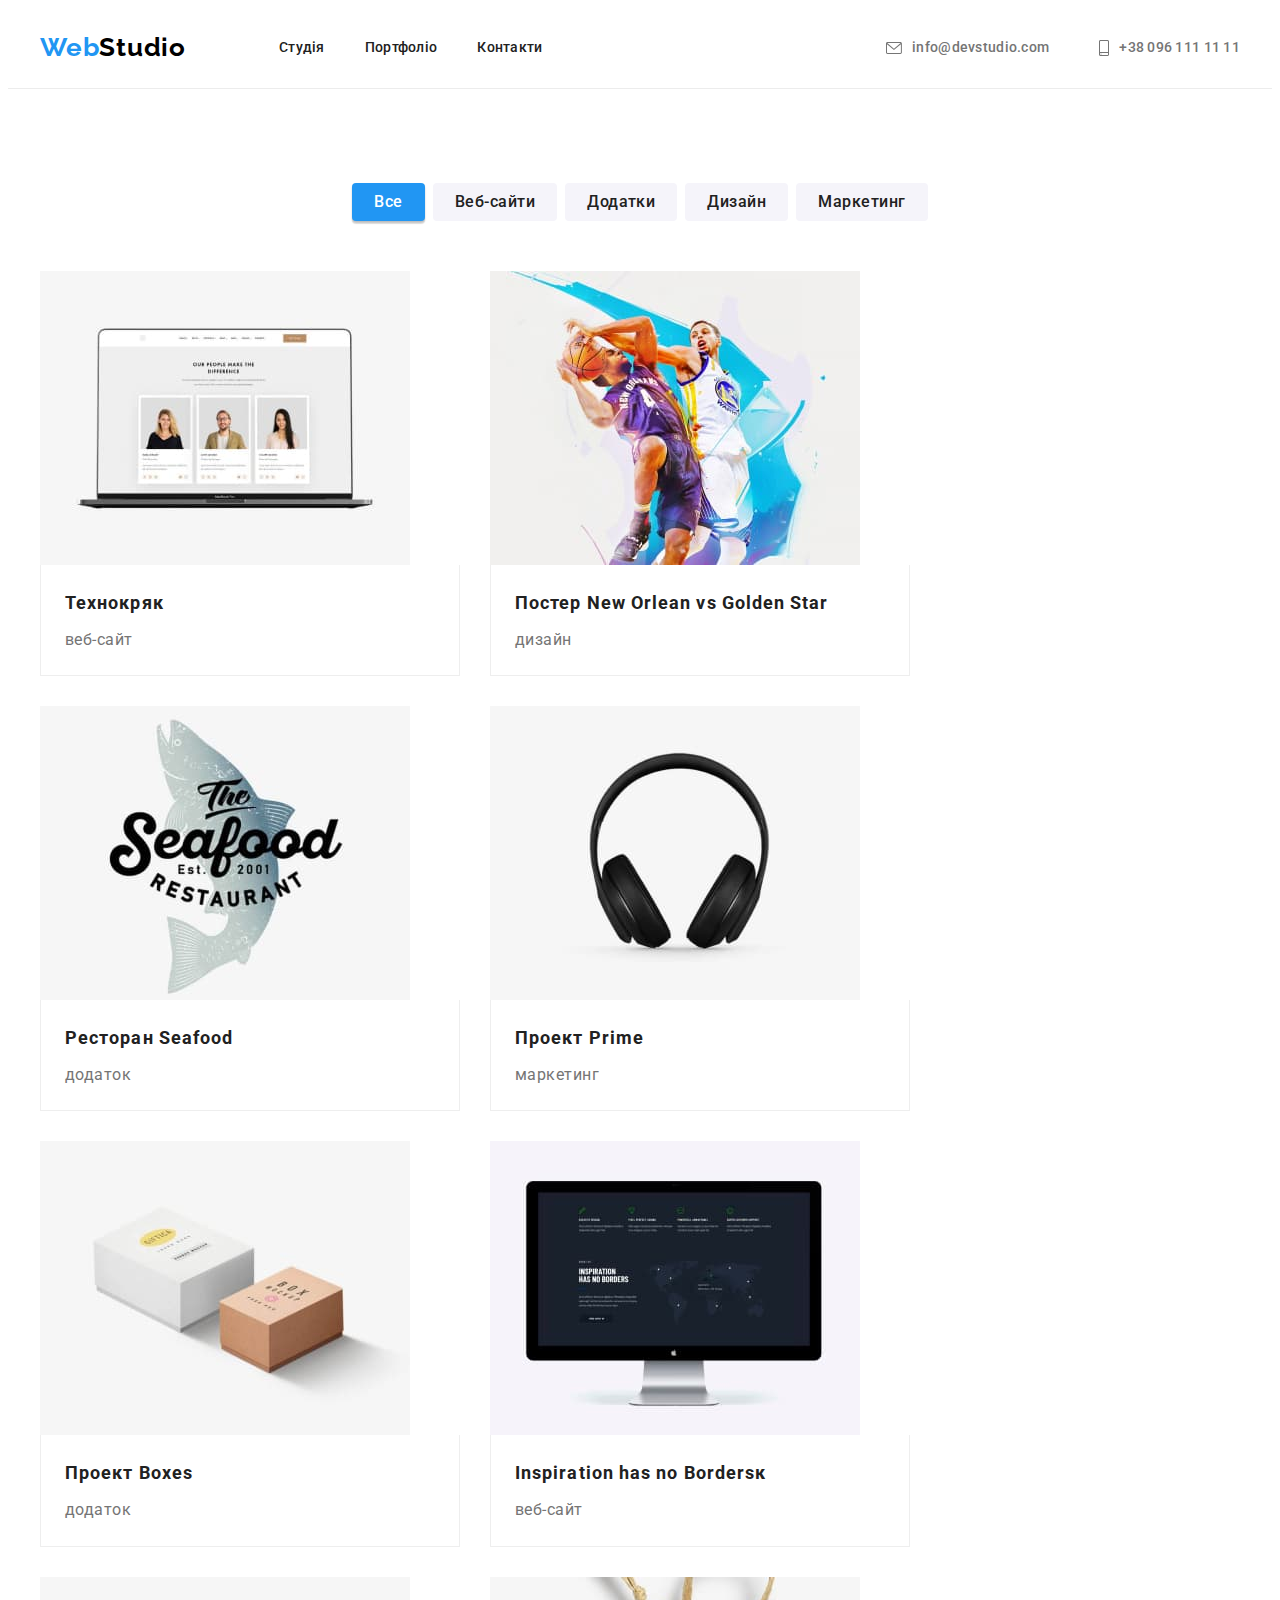
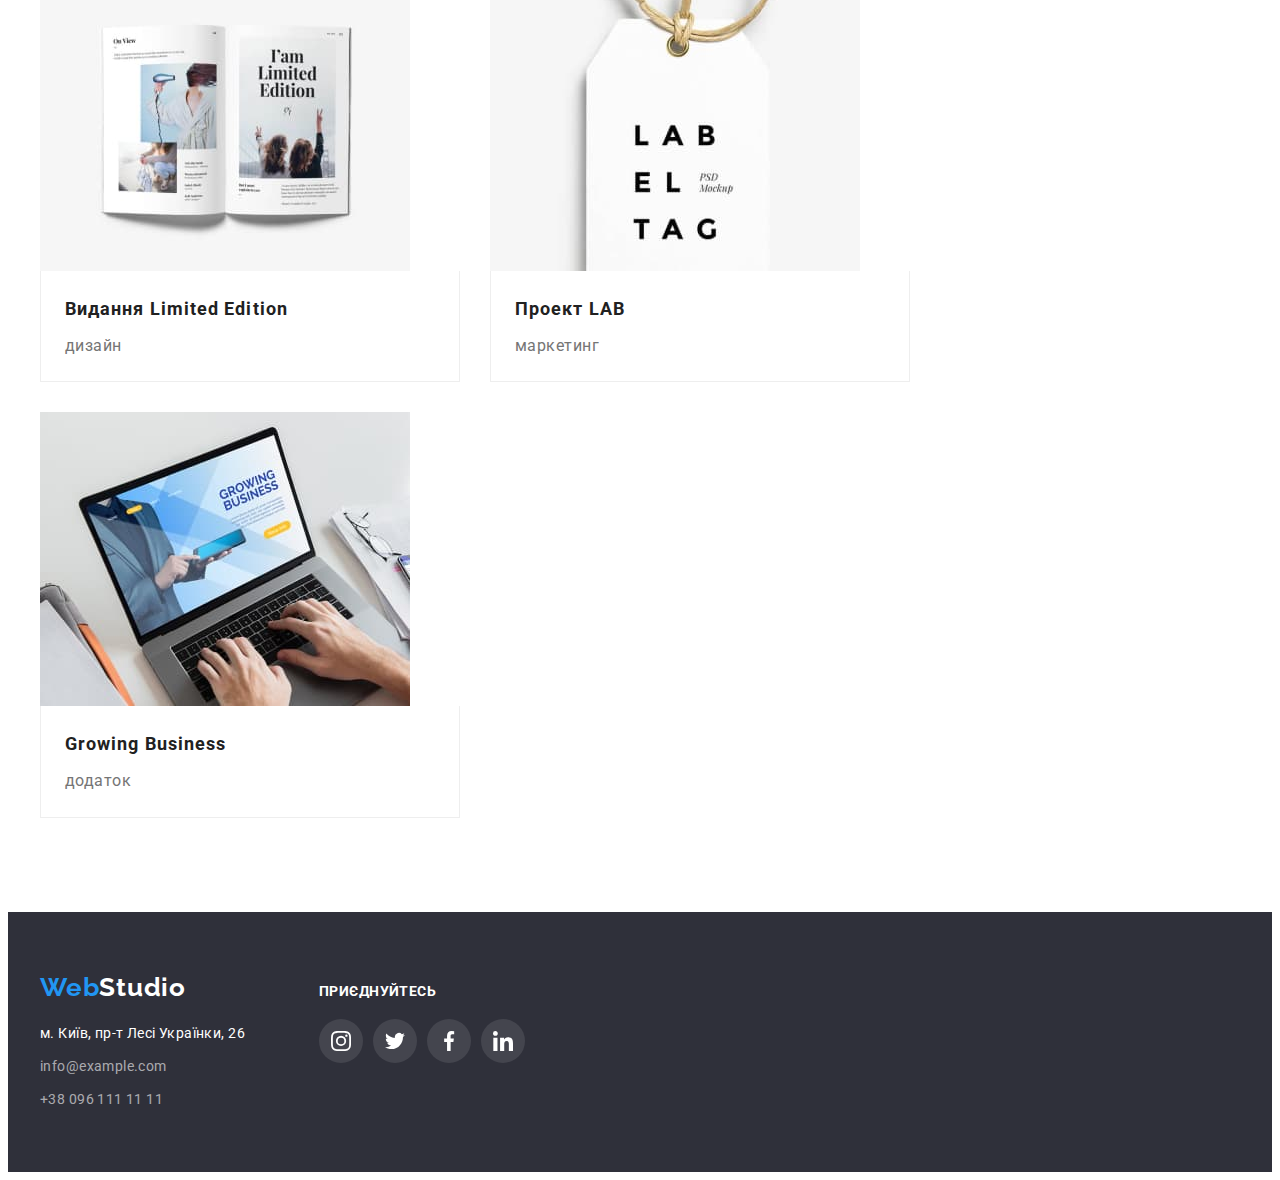
==== portfolio.html @ 9c6f9ea0 "copy files" ====
<!DOCTYPE html>
<html lang="uk-UA">
<head>
    <meta charset="UTF-8">
    <meta http-equiv="X-UA-Compatible" content="IE=edge">
    <meta name="viewport" content="width=device-width, initial-scale=1.0">
    <link rel="preconnect" href="https://fonts.googleapis.com">
    <link rel="preconnect" href="https://fonts.gstatic.com" crossorigin>
    <link href="https://fonts.googleapis.com/css2?family=Raleway:wght@700&family=Roboto:wght@400;500;700;900&display=swap" rel="stylesheet">
    <title>Портфоліо Веб Студії</title>
    <link rel="stylesheet" href="https://cdnjs.cloudflare.com/ajax/libs/modern-normalize/1.1.0/modern-normalize.min.css" integrity="sha512-wpPYUAdjBVSE4KJnH1VR1HeZfpl1ub8YT/NKx4PuQ5NmX2tKuGu6U/JRp5y+Y8XG2tV+wKQpNHVUX03MfMFn9Q==" crossorigin="anonymous" referrerpolicy="no-referrer" />
    <link rel="stylesheet" href="css/styles.css" />
</head>
<body>
<!--------HEADER--------->
    <header class="header">
        <div class="container header-container">
            <nav class="header-nav">
                <a class="header-logo link" href="./index.html">Web<span>Studio</span></a>
                <ul class="header-list list">
                    <li class="header-item"><a class="header-link link" href="./index.html">Студія</a></li>
                    <li class="header-item"><a class="header-link link" href="./portfolio.html">Портфоліо</a></li>
                    <li class="header-item"><a class="header-link link" href="">Контакти</a></li>
                </ul>
            </nav>
                <ul class="contacts list">
                    <li class="mail"><a class="contacts-link link" href="mailto:info@devstudio.com"> <svg class="contact-icon" width="16" height="12"><use href="./images/icons.svg#icon-mail-ico"></use></svg> info@devstudio.com</a></li>
                    <li class="tel"><a class="contacts-link link" href="tel:+380961111111"> <svg class="contact-icon" width="10" height="16"><use href="./images/icons.svg#icon-phone-ico"></use></svg> +38 096 111 11 11</a></li>
                </ul>
        </div>
    </header>
    <main>
<!--------PORTFOLIO--------->
        <h1 class="visually-hidden">Портфоліо</h1>
        <section class="portfolio section">
            <div class="container">
<!--FILTER BUTTON-->
            <h2 class="visually-hidden">Фільтри</h2>
            <ul class="filter-list list">
                <li class="portfolio-filter-item"><button type="button" class="filter-btn current">Все</button></li>
                <li class="portfolio-filter-item"><button type="button" class="filter-btn">Веб-сайти</button></li>
                <li class="portfolio-filter-item"><button type="button" class="filter-btn">Додатки</button></li>
                <li class="portfolio-filter-item"><button type="button" class="filter-btn">Дизайн</button></li>
                <li class="portfolio-filter-item"><button type="button" class="filter-btn">Маркетинг</button></li>
            </ul>
<!--------PORTFOLIO WORKS--------->
            <h2 class="visually-hidden">Приклади робіт</h2>
            <ul class="portfolio-list list">
                    <li class="portfolio-item">
                        <a class="portfolio-link link" href="./index.html" target="_blank" rel="noopener noreferrer" >
                        <img src="images/portfolio-1.jpg" alt="Веб-сайт Технокряк" width="370" height="294" />
                        <div class="portfolio-description">
                        <h2 class="portfolio-title">Технокряк</h2>
                        <p class="portfolio-text">веб-сайт</p>
                        </div>
                        </a>
                    </li>
                    <li class="portfolio-item">
                        <a class="portfolio-link link" href="./index.html" target="_blank" rel="noopener noreferrer" >
                        <img src="images/portfolio-2.jpg" alt="Дизайн постеру New Orlean vs Golden Star" width="370" height="294" />
                        <div class="portfolio-description">
                        <h2 class="portfolio-title">Постер New Orlean vs Golden Star</h2>
                        <p class="portfolio-text">дизайн</p>
                        </div>
                        </a>
                    </li>
                    <li class="portfolio-item">
                        <a class="portfolio-link link" href="./index.html" target="_blank" rel="noopener noreferrer" >
                        <img src="images/portfolio-3.jpg" alt="Додаток для ресторану Seafood" width="370" height="294" />
                        <div class="portfolio-description">
                        <h2 class="portfolio-title">Ресторан Seafood</h2>
                        <p class="portfolio-text">додаток</p>
                        </div>
                        </a>
                    </li>
                    <li class="portfolio-item">
                        <a class="portfolio-link link" href="./index.html" target="_blank" rel="noopener noreferrer" >
                        <img src="images/portfolio-4.jpg" alt="Маркетинг проект Prime" width="370" height="294" />
                        <div class="portfolio-description">
                        <h2 class="portfolio-title">Проект Prime</h2>
                        <p class="portfolio-text">маркетинг</p>
                        </div>
                        </a>
                    </li>
                    <li class="portfolio-item">
                        <a class="portfolio-link link" href="./index.html" target="_blank" rel="noopener noreferrer" >
                        <img src="images/portfolio-5.jpg" alt="Додаток для проекту Boxes" width="370" height="294" />
                        <div class="portfolio-description">
                        <h2 class="portfolio-title">Проект Boxes</h2>
                        <p class="portfolio-text">додаток</p>
                        </div>
                        </a>
                    </li>
                    <li class="portfolio-item">
                        <a class="portfolio-link link" href="./index.html" target="_blank" rel="noopener noreferrer" >
                        <img src="images/portfolio-6.jpg" alt="Веб-сайт Inspiration has no Bordersк" width="370" height="294" />
                        <div class="portfolio-description">
                        <h2 class="portfolio-title">Inspiration has no Bordersк</h2>
                        <p class="portfolio-text">веб-сайт</p>
                        </div>
                        </a>
                    </li>
                    <li class="portfolio-item">
                        <a class="portfolio-link link" href="./index.html" target="_blank" rel="noopener noreferrer" >
                        <img src="images/portfolio-7.jpg" alt="Дизайн видання Limited Edition" width="370" height="294" />
                        <div class="portfolio-description">
                        <h2 class="portfolio-title">Видання Limited Edition</h2>
                        <p class="portfolio-text">дизайн</p>
                        </div>
                        </a>
                    </li>
                    <li class="portfolio-item">
                        <a class="portfolio-link link" href="./index.html" target="_blank" rel="noopener noreferrer" >
                        <img src="images/portfolio-8.jpg" alt="Маркетинг проекту LAB" width="370" height="294" />
                        <div class="portfolio-description">
                        <h2 class="portfolio-title">Проект LAB</h2>
                        <p class="portfolio-text">маркетинг</p>
                        </div>
                        </a>
                    </li>
                    <li class="portfolio-item">
                        <a class="portfolio-link link" href="./index.html" target="_blank" rel="noopener noreferrer" >
                        <img src="images/portfolio-9.jpg" alt="Додаток для Growing Business" width="370" height="294" />
                        <div class="portfolio-description">
                        <h2 class="portfolio-title">Growing Business</h2>
                        <p class="portfolio-text">додаток</p>
                        </div>
                        </a>
                    </li>
                </ul>
            </div>
        </section>
    </main>
<!--------FOOTER---------> 
    <footer class="footer">
        <div class="container">
            <div class="footer-container">
                <a class="footer-logo link" href="./index.html">Web<span>Studio</span></a>
                <address class="address">
                    <ul class="adress-list list">
                        <li class="address-item address-link-item"><a class="address-link link" href="https://goo.gl/maps/mcbDyAHMGKXvk1hA8" target="_blank" rel="noopener noreferrer">м. Київ, пр-т Лесі Українки, 26</a></li>
                        <li class="address-item mail-link-item"><a class="mail-link link" href="mailto:info@example.com">info@example.com</a></li>
                        <li class="address-item"><a class="tel-link link" href="tel:+380961111111">+38 096 111 11 11</a></li>
                    </ul>
                </address>
            </div>
            <div class="footer-container footer-container-social">
                <h3 class="footer-join-title">Приєднуйтесь</h3>
                <ul class="footer-social list">
                    <li class="footer-social-item">
                        <a href="" class="footer-social-link link" target="_blank" rel="noopener noreferrer" aria-label="instagram">
                            <svg class="footer-social-icon" width="20" height="20">
                                <use href="./images/icons.svg#icon-instagram-social"></use>
                            </svg>
                        </a>
                    </li>
                    <li class="footer-social-item">
                        <a href="" class="footer-social-link link" target="_blank" rel="noopener noreferrer" aria-label="twitter">
                            <svg class="footer-social-icon" width="20" height="20">
                                <use href="./images/icons.svg#icon-twitter-social"></use>
                            </svg>
                        </a>
                    </li>
                    <li class="footer-social-item">
                        <a href="" class="footer-social-link link" target="_blank" rel="noopener noreferrer" aria-label="facebook">
                            <svg class="footer-social-icon" width="20" height="20">
                                <use href="./images/icons.svg#icon-facebook-social"></use>
                            </svg>
                        </a>
                    </li>
                    <li class="footer-social-item">
                        <a href="" class="footer-social-link link" target="_blank" rel="noopener noreferrer" aria-label="linkedin">
                            <svg class="footer-social-icon" width="20" height="20">
                                <use href="./images/icons.svg#icon-linkedin-social"></use>
                            </svg>
                        </a>
                    </li>                   
                </ul>
            </div>
        </div>
    </footer>
</body>
</html>
---- css/styles.css ----
:root {
/*--------FONTS---------*/
    --main-font: Roboto, sans-serif;
    --secondary-font: Raleway, sans-serif;
/*--------TEXT COLOR---------*/
    --main-page-color: #212121;
    --secondary-page-color: #757575;
    --accent-color: #2196f3;
/*--------BACKGROUND COLOR---------*/
    --dark: #2f303a;
    --light: #f5f4fa;
}

/*--------RESET STYLES---------*/

p,
h1,
h2,
h3,
h4,
h5,
h6 {
    margin: 0;
}

ul,
ol {
    margin: 0;
    padding-left: 0;
}

.list {
    list-style: none;
    padding: 0;
    margin: 0;
}

.link {
    text-decoration: none;
    color: currentColor;
}

/*--------BASE STYLES---------*/

.container {
    max-width: 1200px;
    margin-left: auto;
    margin-right: auto;
    padding-left: 15px;
    padding-right: 15px;
    /*outline: 2px solid red;*/
}

img {
    display: block;
    max-width: 100%;
    height: auto;
}

.section {
    padding-top: 94px;
    padding-bottom: 94px;
}

.visually-hidden {
    position: absolute;
    width: 1px;
    height: 1px;
    margin: -1px;
    border: 0;
    padding: 0;
    white-space: nowrap;
    clip-path: inset(100%);
    clip: rect(0 0 0 0);
    overflow: hidden;
}

/*--------BODY---------*/

body {
    font-family: var(--main-font);
    color: var(--main-page-color);
}

/*--------HEADER---------*/

.header {
    border-bottom: 1px solid #ececec;
}

.header-container {
    display: flex;
    align-items: center;
}

.header-list {
    display: flex;
    gap: 40px;
}

.header-logo {    
    margin-right: 93px;
    font-family: var(--secondary-font);
    font-weight: 700;
    font-size: 26px;
    line-height: 1.2;
    letter-spacing: 0.03em;
    color: var(--accent-color);
}

.header-nav {
    margin-right: auto;
    display: flex;
    align-items: center;
}

.header-logo span {
    color: #000000;
}

.header-link {
    display: block;
    padding-top: 32px;
    padding-bottom: 32px;
    font-weight: 500;
    font-size: 14px;
    line-height: 1.14;
    letter-spacing: 0.02em;
    color: var(--main-page-color);
}

.header-link:hover,
.header-link:focus,
.contacts-link:hover,
.contacts-link:focus {
    color: var(--accent-color);
}

.contacts {
    display: flex;
}

.contact-icon {
    fill: currentColor;
    margin-right: 10px;
    background-position: center;
}

.mail {    
    margin-right: 50px;
}

.contacts-link {
    padding-top: 32px;
    padding-bottom: 32px;
    font-weight: 500;
    font-size: 14px;
    line-height: 1.14;
    letter-spacing: 0.02em;
    color: var(--secondary-page-color);
    display: flex;
    align-items: center;
}

/*--------HERO---------*/

.hero {
    padding-top: 200px;
    padding-bottom: 200px;
    text-align: center;
    background-color: var(--dark);
    background-image: linear-gradient(rgba(47, 48, 58, 0.4), rgba(47, 48, 58, 0.4)), url(../images/background-img.jpg);
    background-repeat: no-repeat;
    background-position: center;
    background-size: cover;
    height: 600px;
    max-width: 1600px;
    margin-left: auto;
    margin-right: auto;
}

.hero-title {
    width: 696px;
    margin-left: auto;
    margin-right: auto;
    margin-bottom: 30px;
    font-weight: 900;
    font-size: 44px;
    line-height: 1.36;
    letter-spacing: 0.06em;
    text-transform: uppercase;
    color: #ffffff;
}

.hero-btn {
    min-width: 200px;
    min-height: 50px;
    padding: 10px 32px;
    font-family: var(--main-font);
    font-weight: 700;
    font-size: 16px;
    line-height: 1.88;
    letter-spacing: 0.06em;
    cursor: pointer;
    color: #ffffff;
    background-color: var(--accent-color);
    border: none;
    box-shadow: 0px 4px 4px rgba(0, 0, 0, 0.15);
    border-radius: 4px;
}

.hero-btn:hover,
.hero-btn:focus {
    background-color: #188ce8;
    border: none;
}

/*--------FEATURES---------*/

.features-list {
    display: flex;
}

.features-item {
    width: 270px;
    margin-right: 30px;
}

.features-item:last-child {
    margin-right: 0;
}

.features-icon-container {
    display: flex;
    height: 120px;
    margin-bottom: 30px;
    align-items: center;
    justify-content: center;
    border-radius: 4px;
    background-color: var(--light);
}

.features-title {
    margin-bottom: 10px;
    font-weight: 700;
    font-size: 14px;
    line-height: 1.14;
    letter-spacing: 0.03em;
    text-transform: uppercase;
}

.features-text {
    font-size: 14px;
    line-height: 1.71;
    letter-spacing: 0.03em;
    color: var(--secondary-page-color);
}

/*--------WORK---------*/

.work {
    padding-top: 0;
}

.work-title {
    margin-bottom: 50px;
    font-weight: 700;
    font-size: 36px;
    line-height: 1.16;
    letter-spacing: 0.03em;
    text-align: center;
}

.work-list {
    display: flex;
    margin-right: auto;
    margin-left: auto;
}

.work-item {
    margin-right: 30px;
}

.work-item:last-child {
    margin-right: 0;
}

/*--------OUR TEAM---------*/

.team {
    background-color: var(--light);
}
.team-cards {
    display: flex;
    text-align: center;
    gap: 30px;
}

.team-title {
    font-weight: 700;
    font-size: 36px;
    line-height: 1.17;
    text-align: center;
    letter-spacing: 0.03em;
    color: var(--main-page-color);
    margin-bottom: 50px;
}
.card-title {
    font-weight: 500;
    font-size: 16px;
    line-height: 1.19;
    letter-spacing: 0.03em;
    margin-bottom: 10px;
}

.card-text {
    font-size: 16px;
    line-height: 1.19;
    letter-spacing: 0.03em;
    color: var(--secondary-page-color);
    margin-bottom: 16px;
}

.card-box {
    box-sizing: border-box;
    background-color: #ffffff;
    box-shadow: 0px 1px 3px rgba(0, 0, 0, 0.12), 0px 1px 1px rgba(0, 0, 0, 0.14),
    0px 2px 1px rgba(0, 0, 0, 0.2);
    border-radius: 0px 0px 4px 4px;
}

.card-wrap {
    padding-top: 30px;
    padding-bottom: 30px;
}

.team-social {
    display: flex;
    justify-content: center;
    gap: 10px;
}
.team-social-link {
    width: 44px;
    height: 44px;
    border-radius: 50%;
    background-color: transparent;
    display: flex;
    align-items: center;
    justify-content: center;
}

.team-social-icon {
    fill: #AFB1B8;
}

.team-social-link:hover,
.team-social-link:focus {
    background-color: var(--accent-color);
}

.team-social-link:hover .team-social-icon,
.team-social-link:focus .team-social-icon {
    fill: #ffffff;
}

/*--------CLIENTS---------*/

.clients-title {
    margin-bottom: 50px;
    font-weight: 700;
    font-size: 36px;
    line-height: 1.16;
    letter-spacing: 0.03em;
    text-align: center;
}

.clients-list {
    display: flex;
    justify-content: center;
}

.clients-item:not(:last-child){
    margin-right: 30px;
}

.clients-item {
    width: 170px;
    height: 92px;
}

.clients-link {
    display: flex;
    height: 100%;
    align-items: center;
    justify-content: center;
    color: #AFB1B8;
    border: 1px solid #AFB1B8;
    border-radius: 4px;
}

.clients-link:hover,
.clients-link:focus {
    color: var(--accent-color);
    border-color: var(--accent-color);
}

.clients-icon {
    fill: currentColor;
}

/*--------FOOTER---------*/

.footer {
    background-color: var(--dark);
    padding-top: 60px;
    padding-bottom: 60px;
}

.footer-logo {
    display: inline-block;
    margin-bottom: 20px;
    font-family: var(--secondary-font);
    font-weight: 700;
    font-size: 26px;
    line-height: 1.19;
    letter-spacing: 0.03em;
    color: var(--accent-color);
}

.footer span {
    color: #ffffff;
}

.adress-list {
    font-style: normal;
}

.address-item {
    margin-bottom: 0;
}

.address-link {
    font-family: var(--main-font);
    font-size: 14px;
    line-height: 1.71;
    letter-spacing: 0.03em;
    color: #ffffff;
}

.address-link-item,
.mail-link-item {
    margin-bottom: 9px;
}

.mail-link,
.tel-link {
    font-family: var(--main-font);
    font-size: 14px;
    line-height: 1.71;
    letter-spacing: 0.03em;
    color: rgba(255, 255, 255, 0.6);
}

.address-link:hover,
.address-link:focus,
.mail-link:hover,
.mail-link:focus,
.tel-link:hover,
.tel-link:focus {
    color: var(--accent-color);
}

.footer-container {
    display: inline-grid;
    align-items: baseline;
}

.footer-container:not(:last-child) {
    margin-right: 70px;
}

.footer-join-title {
    margin-top: 0;
    margin-bottom: 20px;
    font-weight: 700;
    font-size: 14px;
    line-height: 16px;
    letter-spacing: 0.03em;
    text-transform: uppercase;
    color: #ffffff;
}

.footer-social {
    display: flex;
    justify-content: center;
    gap: 10px;
}

.footer-social-item {
    width: 44px;
    height: 44px;
}

.footer-social-link {
    display: flex;
    align-items: center;
    justify-content: center;
    height: 100%;
    color: #ffffff;
    background-color: rgba(255, 255, 255, 0.1);
    border-radius: 50%;
}

.footer-social-link:hover,
.footer-social-link:focus {
    background-color: var(--accent-color);
}

.footer-social-icon {
    fill: currentColor;
}

/*------------------PORTFOLIO.HTML------------------*/

/*--------FILTER---------*/

.filter-list {
    display: flex;
    margin-left: auto;
    margin-right: auto;
    justify-content: center;
    margin-bottom: 50px;
}

.filter-btn {
    padding-left: 22px;
    padding-right: 22px;
    padding-top: 6px;
    padding-bottom: 6px;
    font-family: var(--main-font);
    color: var(--main-page-color);
    font-weight: 500;
    font-size: 16px;
    line-height: 1.6;
    letter-spacing: 0.03em;
    text-align: center;
    background-color: var(--light);
    cursor: pointer;
    border: none;
    border-radius: 4px;
}

.filter-btn:hover,
.filter-btn:focus,
.current {
    color: #ffffff;
    background-color: var(--accent-color);
    box-shadow: 0px 3px 1px rgba(0, 0, 0, 0.1), 0px 1px 2px rgba(0, 0, 0, 0.08), 0px 2px 2px rgba(0, 0, 0, 0.12);
}

.portfolio-filter-item {
    margin-right: 8px;
}

.portfolio-filter-item:last-child {
    margin-right: 0;
}

/*--------PORTFOLIO---------*/

.portfolio-list {
    display: flex;
    flex-wrap: wrap;
    gap: 30px;
}

.portfolio-item {
    flex-basis: calc((100% - 2 * 30) / 3);
}

.portfolio-link {
    display: block;
}

.portfolio-link:hover,
.portfolio-link:focus {
    box-shadow: 0px 1px 1px rgba(0, 0, 0, 0.12), 0px 4px 4px rgba(0, 0, 0, 0.06), 1px 4px 6px rgba(0, 0, 0, 0.16);
}

.portfolio-title {
    margin-bottom: 4px;
    font-weight: 700;
    font-size: 18px;
    line-height: 2;
    letter-spacing: 0.06em;
}

.portfolio-text {
    font-size: 16px;
    line-height: 1.9;
    letter-spacing: 0.03em;
    color: var(--secondary-page-color);
}

.portfolio-description {
    padding-top: 20px;
    padding-bottom: 20px;
    padding-left: 24px;
    padding-right: 24px;
    width: 370px;
    border: 1px solid #eeeeee;
    border-top: none;
}
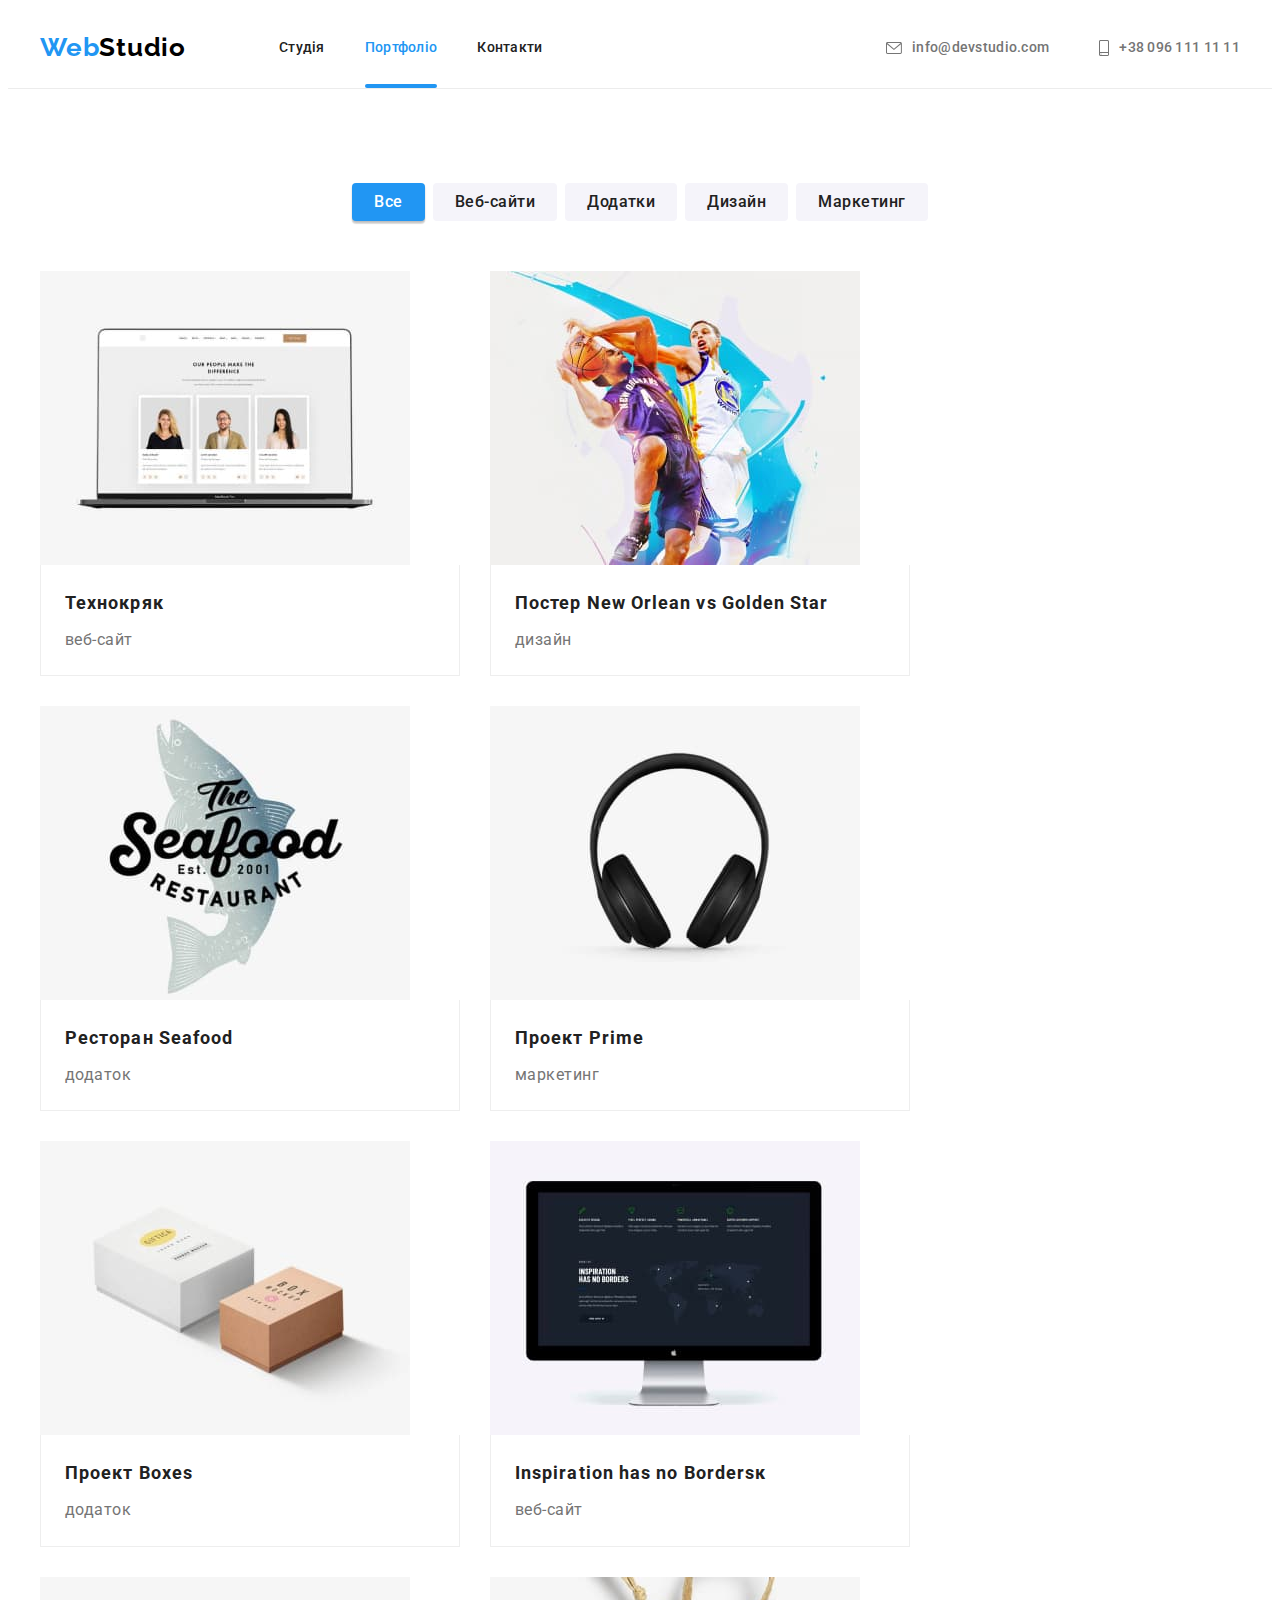
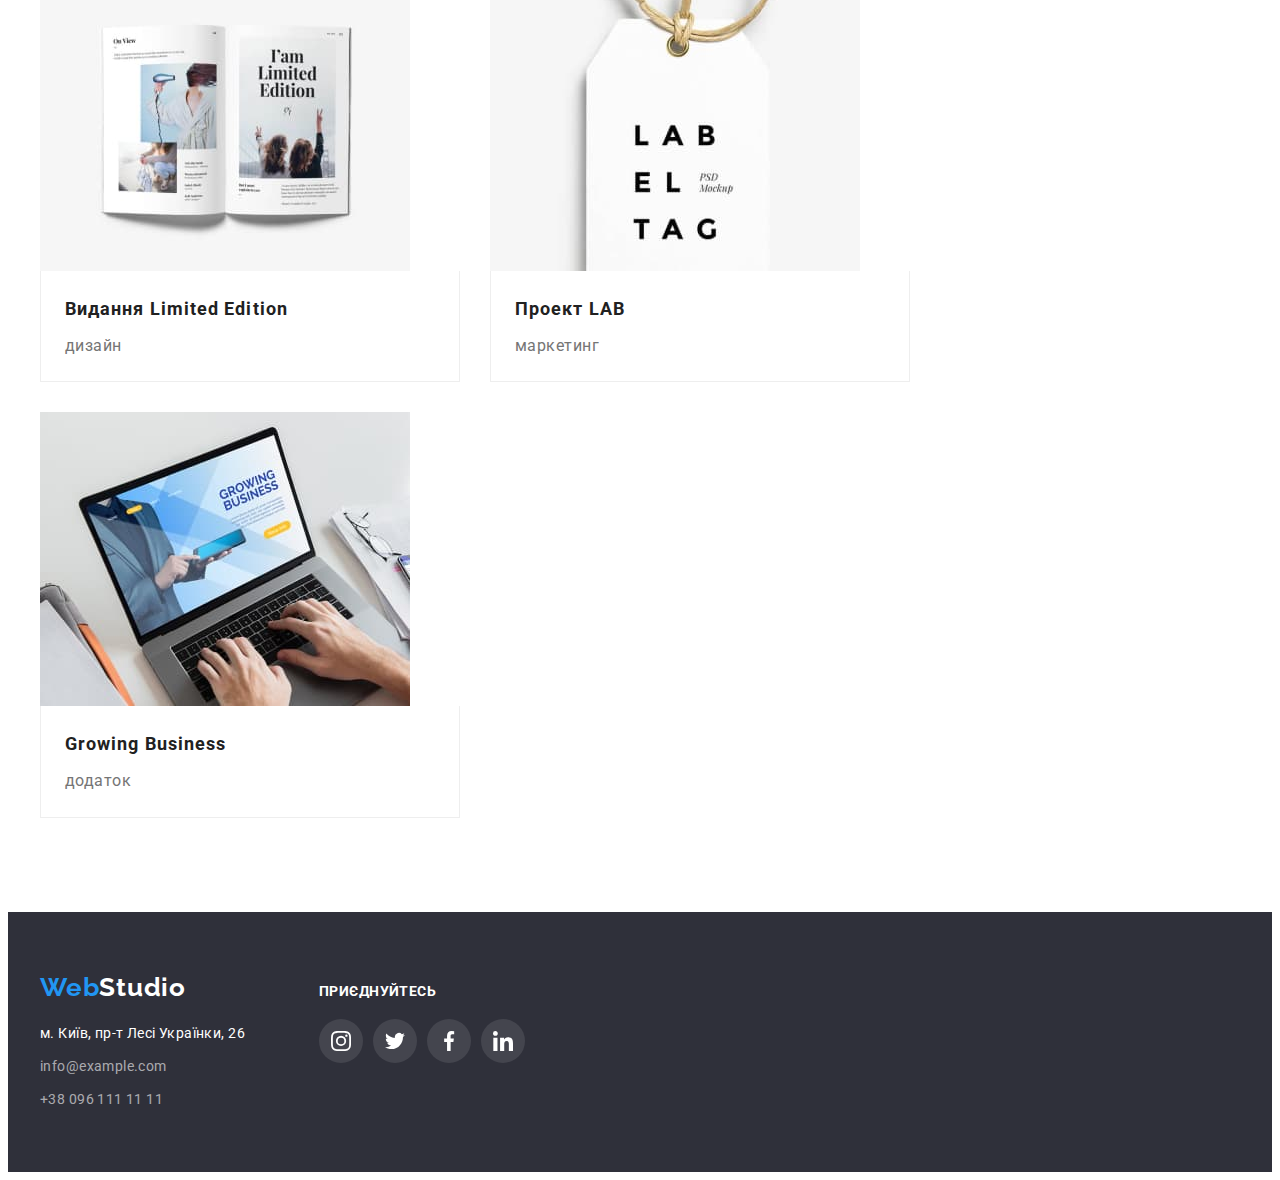
==== commit 033ce4e4: "some changes" ====
--- a/portfolio.html
+++ b/portfolio.html
@@ -19,7 +19,7 @@
                 <a class="header-logo link" href="./index.html">Web<span>Studio</span></a>
                 <ul class="header-list list">
                     <li class="header-item"><a class="header-link link" href="./index.html">Студія</a></li>
-                    <li class="header-item"><a class="header-link link" href="./portfolio.html">Портфоліо</a></li>
+                    <li class="header-item "><a class="header-link link current-color" href="./portfolio.html">Портфоліо</a></li>
                     <li class="header-item"><a class="header-link link" href="">Контакти</a></li>
                 </ul>
             </nav>
@@ -48,83 +48,128 @@
             <ul class="portfolio-list list">
                     <li class="portfolio-item">
                         <a class="portfolio-link link" href="./index.html" target="_blank" rel="noopener noreferrer" >
-                        <img src="images/portfolio-1.jpg" alt="Веб-сайт Технокряк" width="370" height="294" />
-                        <div class="portfolio-description">
-                        <h2 class="portfolio-title">Технокряк</h2>
-                        <p class="portfolio-text">веб-сайт</p>
-                        </div>
-                        </a>
-                    </li>
-                    <li class="portfolio-item">
-                        <a class="portfolio-link link" href="./index.html" target="_blank" rel="noopener noreferrer" >
-                        <img src="images/portfolio-2.jpg" alt="Дизайн постеру New Orlean vs Golden Star" width="370" height="294" />
-                        <div class="portfolio-description">
-                        <h2 class="portfolio-title">Постер New Orlean vs Golden Star</h2>
-                        <p class="portfolio-text">дизайн</p>
-                        </div>
-                        </a>
-                    </li>
-                    <li class="portfolio-item">
-                        <a class="portfolio-link link" href="./index.html" target="_blank" rel="noopener noreferrer" >
-                        <img src="images/portfolio-3.jpg" alt="Додаток для ресторану Seafood" width="370" height="294" />
-                        <div class="portfolio-description">
-                        <h2 class="portfolio-title">Ресторан Seafood</h2>
-                        <p class="portfolio-text">додаток</p>
-                        </div>
-                        </a>
-                    </li>
-                    <li class="portfolio-item">
-                        <a class="portfolio-link link" href="./index.html" target="_blank" rel="noopener noreferrer" >
-                        <img src="images/portfolio-4.jpg" alt="Маркетинг проект Prime" width="370" height="294" />
-                        <div class="portfolio-description">
-                        <h2 class="portfolio-title">Проект Prime</h2>
-                        <p class="portfolio-text">маркетинг</p>
-                        </div>
-                        </a>
-                    </li>
-                    <li class="portfolio-item">
-                        <a class="portfolio-link link" href="./index.html" target="_blank" rel="noopener noreferrer" >
-                        <img src="images/portfolio-5.jpg" alt="Додаток для проекту Boxes" width="370" height="294" />
-                        <div class="portfolio-description">
-                        <h2 class="portfolio-title">Проект Boxes</h2>
-                        <p class="portfolio-text">додаток</p>
-                        </div>
-                        </a>
-                    </li>
-                    <li class="portfolio-item">
-                        <a class="portfolio-link link" href="./index.html" target="_blank" rel="noopener noreferrer" >
-                        <img src="images/portfolio-6.jpg" alt="Веб-сайт Inspiration has no Bordersк" width="370" height="294" />
-                        <div class="portfolio-description">
-                        <h2 class="portfolio-title">Inspiration has no Bordersк</h2>
-                        <p class="portfolio-text">веб-сайт</p>
-                        </div>
-                        </a>
-                    </li>
-                    <li class="portfolio-item">
-                        <a class="portfolio-link link" href="./index.html" target="_blank" rel="noopener noreferrer" >
-                        <img src="images/portfolio-7.jpg" alt="Дизайн видання Limited Edition" width="370" height="294" />
-                        <div class="portfolio-description">
-                        <h2 class="portfolio-title">Видання Limited Edition</h2>
-                        <p class="portfolio-text">дизайн</p>
-                        </div>
-                        </a>
-                    </li>
-                    <li class="portfolio-item">
-                        <a class="portfolio-link link" href="./index.html" target="_blank" rel="noopener noreferrer" >
-                        <img src="images/portfolio-8.jpg" alt="Маркетинг проекту LAB" width="370" height="294" />
-                        <div class="portfolio-description">
-                        <h2 class="portfolio-title">Проект LAB</h2>
-                        <p class="portfolio-text">маркетинг</p>
-                        </div>
-                        </a>
-                    </li>
-                    <li class="portfolio-item">
-                        <a class="portfolio-link link" href="./index.html" target="_blank" rel="noopener noreferrer" >
-                        <img src="images/portfolio-9.jpg" alt="Додаток для Growing Business" width="370" height="294" />
-                        <div class="portfolio-description">
-                        <h2 class="portfolio-title">Growing Business</h2>
-                        <p class="portfolio-text">додаток</p>
-                        </div>
+                            <div class="portfolio-wrap">
+                                <img src="images/portfolio-1.jpg" alt="Веб-сайт Технокряк" width="370" height="294" />                            
+                                <div class="portfolio-overlay">
+                                    <p class="portfolio-overlay-text">Ресурс пропонує комплексні пропозиції з різним рівнем функціоналу та сервісів. Все це дозволить відвідувачу отримати вичерпні відомості про компанію чи приватну особу.</p>
+                                </div>
+                            </div>
+                            <div class="portfolio-description">
+                                <h2 class="portfolio-title">Технокряк</h2>
+                                <p class="portfolio-text">веб-сайт</p>
+                            </div>
+                        </a>
+                    </li>
+                    <li class="portfolio-item">
+                        <a class="portfolio-link link" href="./index.html" target="_blank" rel="noopener noreferrer" >
+                            <div class="portfolio-wrap">
+                                <img src="images/portfolio-2.jpg" alt="Дизайн постеру New Orlean vs Golden Star" width="370" height="294" />                            
+                                <div class="portfolio-overlay">
+                                    <p class="portfolio-overlay-text">Ресурс пропонує комплексні пропозиції з різним рівнем функціоналу та сервісів. Все це дозволить відвідувачу отримати вичерпні відомості про компанію чи приватну особу.</p>
+                                </div>
+                            </div>
+                            <div class="portfolio-description">
+                                <h2 class="portfolio-title">Постер New Orlean vs Golden Star</h2>
+                                <p class="portfolio-text">дизайн</p>
+                            </div>
+                        </a>
+                    </li>
+                    <li class="portfolio-item">
+                        <a class="portfolio-link link" href="./index.html" target="_blank" rel="noopener noreferrer" >
+                            <div class="portfolio-wrap">
+                                <img src="images/portfolio-3.jpg" alt="Додаток для ресторану Seafood" width="370" height="294" />                            
+                                <div class="portfolio-overlay">
+                                    <p class="portfolio-overlay-text">Ресурс пропонує комплексні пропозиції з різним рівнем функціоналу та сервісів. Все це дозволить відвідувачу отримати вичерпні відомості про компанію чи приватну особу.</p>
+                                </div>
+                            </div>                        
+                            <div class="portfolio-description">
+                                <h2 class="portfolio-title">Ресторан Seafood</h2>
+                                <p class="portfolio-text">додаток</p>
+                            </div>
+                        </a>
+                    </li>
+                    <li class="portfolio-item">
+                        <a class="portfolio-link link" href="./index.html" target="_blank" rel="noopener noreferrer" >                        
+                            <div class="portfolio-wrap">
+                                <img src="images/portfolio-4.jpg" alt="Маркетинг проект Prime" width="370" height="294" />                            
+                                <div class="portfolio-overlay">
+                                    <p class="portfolio-overlay-text">Ресурс пропонує комплексні пропозиції з різним рівнем функціоналу та сервісів. Все це дозволить відвідувачу отримати вичерпні відомості про компанію чи приватну особу.</p>
+                                </div>
+                            </div>                        
+                            <div class="portfolio-description">
+                                <h2 class="portfolio-title">Проект Prime</h2>
+                                <p class="portfolio-text">маркетинг</p>
+                            </div>
+                        </a>
+                    </li>
+                    <li class="portfolio-item">
+                        <a class="portfolio-link link" href="./index.html" target="_blank" rel="noopener noreferrer" >
+                            <div class="portfolio-wrap">
+                                <img src="images/portfolio-5.jpg" alt="Додаток для проекту Boxes" width="370" height="294" />                            
+                                <div class="portfolio-overlay">
+                                    <p class="portfolio-overlay-text">Ресурс пропонує комплексні пропозиції з різним рівнем функціоналу та сервісів. Все це дозволить відвідувачу отримати вичерпні відомості про компанію чи приватну особу.</p>
+                                </div>
+                            </div>                        
+                            <div class="portfolio-description">
+                                <h2 class="portfolio-title">Проект Boxes</h2>
+                                <p class="portfolio-text">додаток</p>
+                            </div>
+                        </a>
+                    </li>
+                    <li class="portfolio-item">
+                        <a class="portfolio-link link" href="./index.html" target="_blank" rel="noopener noreferrer" >
+                            <div class="portfolio-wrap">
+                                <img src="images/portfolio-6.jpg" alt="Веб-сайт Inspiration has no Bordersк" width="370" height="294" />                            
+                                <div class="portfolio-overlay">
+                                    <p class="portfolio-overlay-text">Ресурс пропонує комплексні пропозиції з різним рівнем функціоналу та сервісів. Все це дозволить відвідувачу отримати вичерпні відомості про компанію чи приватну особу.</p>
+                                </div>
+                            </div>
+                            <div class="portfolio-description">
+                                <h2 class="portfolio-title">Inspiration has no Bordersк</h2>
+                                <p class="portfolio-text">веб-сайт</p>
+                            </div>
+                        </a>
+                    </li>
+                    <li class="portfolio-item">
+                        <a class="portfolio-link link" href="./index.html" target="_blank" rel="noopener noreferrer" >
+                            <div class="portfolio-wrap">
+                                <img src="images/portfolio-7.jpg" alt="Дизайн видання Limited Edition" width="370" height="294" />                            
+                                <div class="portfolio-overlay">
+                                    <p class="portfolio-overlay-text">Ресурс пропонує комплексні пропозиції з різним рівнем функціоналу та сервісів. Все це дозволить відвідувачу отримати вичерпні відомості про компанію чи приватну особу.</p>
+                                </div>
+                            </div>                        
+                            <div class="portfolio-description">
+                                <h2 class="portfolio-title">Видання Limited Edition</h2>
+                                <p class="portfolio-text">дизайн</p>
+                            </div>
+                        </a>
+                    </li>
+                    <li class="portfolio-item">
+                        <a class="portfolio-link link" href="./index.html" target="_blank" rel="noopener noreferrer" >
+                            <div class="portfolio-wrap">
+                                <img src="images/portfolio-8.jpg" alt="Маркетинг проекту LAB" width="370" height="294" />                            
+                                <div class="portfolio-overlay">
+                                    <p class="portfolio-overlay-text">Ресурс пропонує комплексні пропозиції з різним рівнем функціоналу та сервісів. Все це дозволить відвідувачу отримати вичерпні відомості про компанію чи приватну особу.</p>
+                                </div>
+                            </div>                        
+                            <div class="portfolio-description">
+                                <h2 class="portfolio-title">Проект LAB</h2>
+                                <p class="portfolio-text">маркетинг</p>
+                            </div>
+                        </a>
+                    </li>
+                    <li class="portfolio-item">
+                        <a class="portfolio-link link" href="./index.html" target="_blank" rel="noopener noreferrer" >
+                            <div class="portfolio-wrap">
+                                <img src="images/portfolio-9.jpg" alt="Додаток для Growing Business" width="370" height="294" />                           
+                                <div class="portfolio-overlay">
+                                    <p class="portfolio-overlay-text">Ресурс пропонує комплексні пропозиції з різним рівнем функціоналу та сервісів. Все це дозволить відвідувачу отримати вичерпні відомості про компанію чи приватну особу.</p>
+                                </div>
+                            </div>                        
+                            <div class="portfolio-description">
+                                <h2 class="portfolio-title">Growing Business</h2>
+                                <p class="portfolio-text">додаток</p>
+                            </div>
                         </a>
                     </li>
                 </ul>
@@ -179,5 +224,6 @@
             </div>
         </div>
     </footer>
+    <script src="./js/modal.js"></script>
 </body>
 </html>--- a/css/styles.css
+++ b/css/styles.css
@@ -127,6 +127,9 @@
     line-height: 1.14;
     letter-spacing: 0.02em;
     color: var(--main-page-color);
+    transition-property: color;
+    transition-duration: 250ms;
+    transition-timing-function: cubic-bezier(0.4, 0, 0.2, 1);
 }
 
 .header-link:hover,
@@ -144,6 +147,9 @@
     fill: currentColor;
     margin-right: 10px;
     background-position: center;
+    transition-property: fill;
+    transition-duration: 250ms;
+    transition-timing-function: cubic-bezier(0.4, 0, 0.2, 1);
 }
 
 .mail {    
@@ -160,6 +166,26 @@
     color: var(--secondary-page-color);
     display: flex;
     align-items: center;
+    transition-property: color;
+    transition-duration: 250ms;
+    transition-timing-function: cubic-bezier(0.4, 0, 0.2, 1);
+}
+
+.current-color {
+    position: relative;
+    color: var(--accent-color);
+}
+
+.current-color::after {
+    display: block;
+    position: absolute;
+    content: '';
+    width: 100%;
+    height: 4px;
+    background: var(--accent-color);
+    border-radius: 2px;
+    left: 0;
+    bottom: 0;
 }
 
 /*--------HERO---------*/
@@ -207,6 +233,9 @@
     border: none;
     box-shadow: 0px 4px 4px rgba(0, 0, 0, 0.15);
     border-radius: 4px;
+    transition-property: background-color;
+    transition-duration: 250ms;
+    transition-timing-function: cubic-bezier(0.4, 0, 0.2, 1);
 }
 
 .hero-btn:hover,
@@ -347,6 +376,9 @@
     display: flex;
     align-items: center;
     justify-content: center;
+    transition-property: fill, background-color;
+    transition-duration: 250ms;
+    transition-timing-function: cubic-bezier(0.4, 0, 0.2, 1);
 }
 
 .team-social-icon {
@@ -396,6 +428,9 @@
     color: #AFB1B8;
     border: 1px solid #AFB1B8;
     border-radius: 4px;
+    transition-property: color, border-color;
+    transition-duration: 250ms;
+    transition-timing-function: cubic-bezier(0.4, 0, 0.2, 1);
 }
 
 .clients-link:hover,
@@ -445,6 +480,9 @@
     line-height: 1.71;
     letter-spacing: 0.03em;
     color: #ffffff;
+    transition-property: color;
+    transition-duration: 250ms;
+    transition-timing-function: cubic-bezier(0.4, 0, 0.2, 1);
 }
 
 .address-link-item,
@@ -459,6 +497,9 @@
     line-height: 1.71;
     letter-spacing: 0.03em;
     color: rgba(255, 255, 255, 0.6);
+    transition-property: color;
+    transition-duration: 250ms;
+    transition-timing-function: cubic-bezier(0.4, 0, 0.2, 1);
 }
 
 .address-link:hover,
@@ -509,6 +550,9 @@
     color: #ffffff;
     background-color: rgba(255, 255, 255, 0.1);
     border-radius: 50%;
+    transition-property: background-color;
+    transition-duration: 250ms;
+    transition-timing-function: cubic-bezier(0.4, 0, 0.2, 1);
 }
 
 .footer-social-link:hover,
@@ -518,6 +562,76 @@
 
 .footer-social-icon {
     fill: currentColor;
+}
+
+/*--------MODAL---------*/
+
+.backdrop {
+    position: fixed;
+    top: 0;
+    left: 0;
+    width: 100%;
+    height: 100%;
+    background-color: rgba(0, 0, 0, 0.2);
+
+    transition-property: opacity, visibility;
+    transition-duration: 250ms;
+    transition-timing-function: cubic-bezier(0.4, 0, 0.2, 1);
+    transition-delay: 0ms;
+}
+
+.modal {
+    position: absolute;
+    top: 50%;
+    left: 50%;
+    transform: translate(-50%, -50%) scale(1);
+    width: 528px;
+    min-height: 581px;
+    border-radius: 4px;
+    box-shadow: 0px 1px 3px rgba(0, 0, 0, 0.12), 0px 1px 1px rgba(0, 0, 0, 0.14),
+    0px 2px 1px rgba(0, 0, 0, 0.2);
+    background: #ffffff;
+    transition: opacity 250ms cubic-bezier(0.4, 0, 0.2, 1), transform 250ms cubic-bezier(0.4, 0, 0.2, 1);
+}
+
+.modal-button-close {
+    position: absolute;
+    top: 8px;
+    right: 8px;
+    padding: 0;
+    width: 30px;
+    height: 30px;
+    border-radius: 50%;
+    display: flex;
+    justify-content: center;
+    align-items: center;
+    background: #ffffff;
+    border: 1px solid rgba(0, 0, 0, 0.1);
+    cursor: pointer;
+    transition-property: fill, border-color;
+    transition-duration: 250ms;
+    transition-timing-function: cubic-bezier(0.4, 0, 0.2, 1);
+}
+
+.backdrop.is-hidden .modal {
+    opacity: 0;
+    transform: translate(-50%, -50%) scale(0);
+}
+
+.is-hidden {
+    opacity: 0;
+    visibility: hidden;
+    pointer-events: none;
+}
+
+.modal-button-close {
+    color: currentColor;
+}
+
+.modal-button-close:hover,
+.modal-button-close:focus {
+    fill: var(--accent-color);
+    border-color: var(--accent-color);
 }
 
 /*------------------PORTFOLIO.HTML------------------*/
@@ -548,6 +662,9 @@
     cursor: pointer;
     border: none;
     border-radius: 4px;
+    transition-property: color, background-color, box-shadow;
+    transition-duration: 250ms;
+    transition-timing-function: cubic-bezier(0.4, 0, 0.2, 1);
 }
 
 .filter-btn:hover,
@@ -580,11 +697,47 @@
 
 .portfolio-link {
     display: block;
+    transition-property: box-shadow;
+    transition-duration: 250ms;
+    transition-timing-function: cubic-bezier(0.4, 0, 0.2, 1);
 }
 
 .portfolio-link:hover,
 .portfolio-link:focus {
     box-shadow: 0px 1px 1px rgba(0, 0, 0, 0.12), 0px 4px 4px rgba(0, 0, 0, 0.06), 1px 4px 6px rgba(0, 0, 0, 0.16);
+}
+
+.portfolio-wrap {
+    position: relative;
+    overflow: hidden;
+}
+
+.portfolio-overlay {
+    position: absolute;
+    background: rgba(33, 150, 243, 0.9);
+    right: 0;
+    top: 0;
+    padding-top: 63px;
+    padding-right: 24px;
+    padding-bottom: 63px;
+    padding-left: 24px;
+    width: 100%;
+    height: 100%;
+    transform: translateY(100%);
+    transition: transform 250ms cubic-bezier(0.4, 0, 0.2, 1);
+}
+
+.portfolio-link:hover .portfolio-overlay {
+    transform: translateY(0);
+    opacity: 1;
+}
+
+.portfolio-overlay-text {
+    text-align: left;
+    font-size: 18px;
+    line-height: 1.6;
+    letter-spacing: 0.03em;
+    color: #ffffff;
 }
 
 .portfolio-title {
